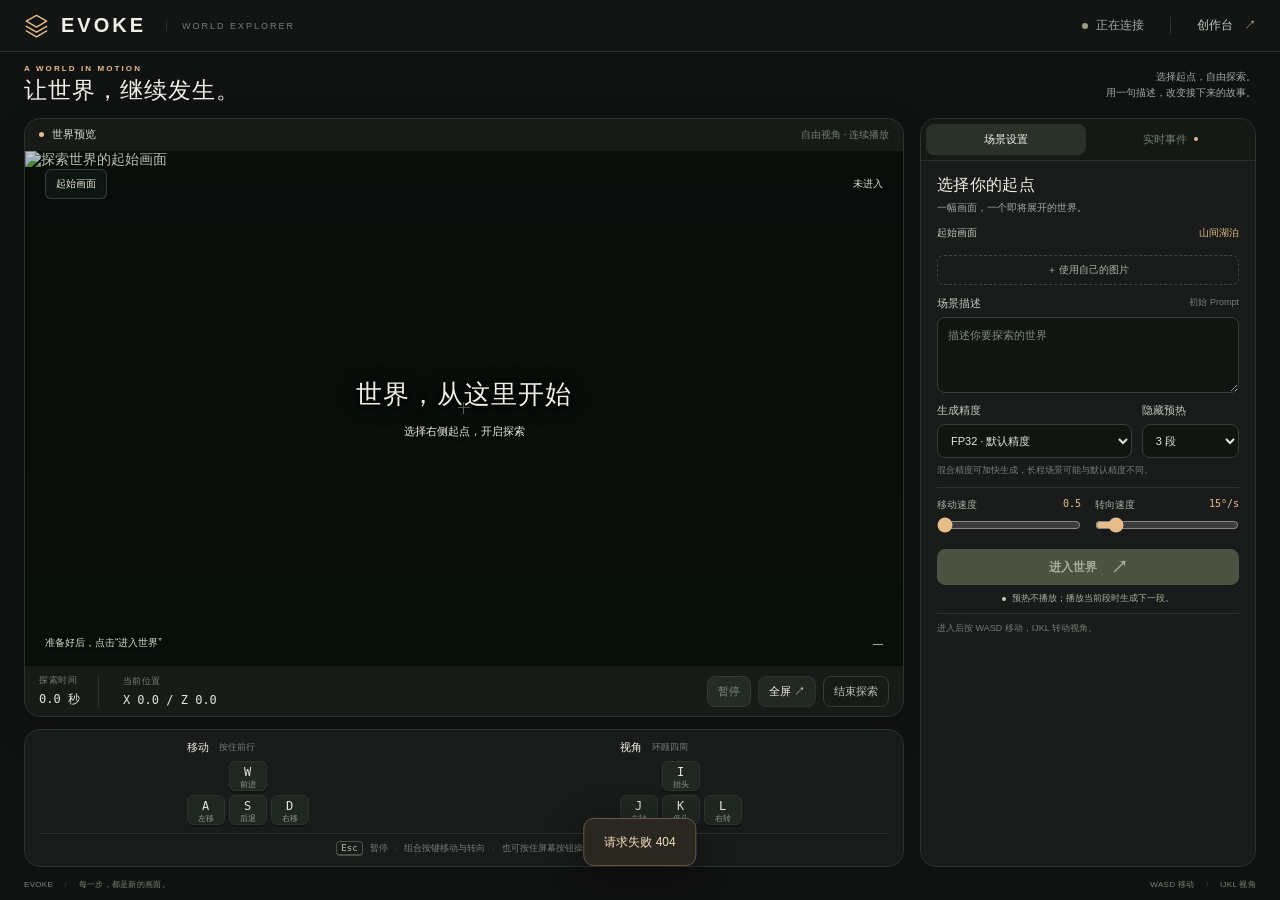
==== InteractiveUI/ui/static/player.html @ 5b02e743 "Add interactive UI and optimized inference" ====
<!doctype html>
<html lang="zh-CN">
<head>
  <meta charset="utf-8">
  <meta name="viewport" content="width=device-width,initial-scale=1">
  <meta name="theme-color" content="#101211">
  <title>EVOKE · 世界探索</title>
  <link rel="stylesheet" href="../static/player.css?v=20260912-sidebar-speed-v1">
</head>
<body>
<header class="site-header">
  <a class="brand" href="../" aria-label="Evoke 首页"><svg viewBox="0 0 32 32" width="30" height="30" aria-hidden="true"><path d="M16 3 29 10.5 16 18 3 10.5Z M3 17l13 7.5L29 17 M3 23l13 7.5L29 23"/></svg><span>EVOKE</span><small>WORLD EXPLORER</small></a>
  <div class="header-actions"><span id="modelStatus" class="service-status" data-state="loading" role="status">正在连接</span><a class="director-link" href="../">创作台 <span aria-hidden="true">↗</span></a></div>
</header>
<main>
  <div class="page-heading"><div><p class="eyebrow">A WORLD IN MOTION</p><h1>让世界，继续发生。</h1></div><p class="page-caption">选择起点，自由探索。<br>用一句描述，改变接下来的故事。</p></div>
  <div class="layout">
    <section class="play-area" aria-label="探索画面与控制">
      <div class="stage">
        <div class="view-heading"><span><i class="live-dot" aria-hidden="true"></i>世界预览</span><span class="view-caption">自由视角 · 连续播放</span></div>
        <div id="viewport" tabindex="0" aria-label="探索画面：WASD移动，IJKL转动视角，Escape暂停">
          <img id="world" src="../api/default-case/reference" alt="探索世界的起始画面">
          <canvas id="playback" width="640" height="384" hidden aria-label="连续播放的探索画面"></canvas>
          <div class="top-hud"><span id="phase" class="badge">起始画面</span><span id="connection">未进入</span></div>
          <div class="crosshair" aria-hidden="true"></div>
          <div id="overlay"><strong>世界，从这里开始</strong><span>选择右侧起点，开启探索</span></div>
          <div class="bottom-hud"><span id="inputStatus">准备好后，点击“进入世界”</span><span id="latency">—</span></div>
        </div>
        <div class="toolbar">
          <div class="world-clock"><span class="metric-label">探索时间</span><b id="worldTime">0.0 秒</b></div>
          <div class="world-position"><span class="metric-label">当前位置</span><b id="position">X 0.0 / Z 0.0</b></div>
          <div class="actions"><button id="pause" disabled>暂停</button><button id="fullscreen" title="全屏查看画面">全屏 ↗</button><button id="stop" class="stop-button" disabled>结束探索</button></div>
        </div>
      </div>
      <div class="controls">
        <div class="control-group"><div class="control-heading"><h3>移动</h3><span>按住前行</span></div><div class="keypad"><button data-key="w" class="top">W<small>前进</small></button><button data-key="a">A<small>左移</small></button><button data-key="s">S<small>后退</small></button><button data-key="d">D<small>右移</small></button></div></div>
        <div class="control-group"><div class="control-heading"><h3>视角</h3><span>环顾四周</span></div><div class="keypad"><button data-key="i" class="top">I<small>抬头</small></button><button data-key="j">J<small>左转</small></button><button data-key="k">K<small>低头</small></button><button data-key="l">L<small>右转</small></button></div></div>
        <p class="help"><kbd>Esc</kbd> 暂停 <span>·</span> 组合按键移动与转向 <span>·</span> 也可按住屏幕按钮操作</p>
      </div>
    </section>
    <aside class="inspector" aria-label="场景与事件">
      <div class="panel-tabs" role="tablist" aria-label="探索设置"><button id="tabSetup" role="tab" aria-selected="true" aria-controls="setup">场景设置</button><button id="tabEvents" role="tab" aria-selected="false" aria-controls="eventPanel" tabindex="-1">实时事件<span class="tab-dot" aria-hidden="true"></span></button></div>
      <section id="setup" class="inspector-panel" role="tabpanel" aria-labelledby="tabSetup">
        <div class="panel-heading"><h2>选择你的起点</h2><p>一幅画面，一个即将展开的世界。</p></div>
        <div class="reference-heading"><span>起始画面</span><span id="selectedReference">山间湖泊</span></div>
        <div id="referenceList" class="reference-list" aria-label="可选参考图"></div>
        <label class="upload-label"><span>＋ 使用自己的图片</span><input id="reference" type="file" accept="image/png,image/jpeg,image/webp" aria-label="上传参考图"></label>
        <label for="prompt" class="field-label">场景描述 <span>初始 Prompt</span></label><textarea id="prompt" rows="4" placeholder="描述你要探索的世界"></textarea>
        <div class="generation-options"><div><label for="vaePrecision" class="field-label precision-label">生成精度</label><select id="vaePrecision" aria-describedby="precisionHint"><option value="fp32" selected>FP32 · 默认精度</option><option value="fp16_mixed">FP16 混合精度 · 更快</option></select></div><div><label for="warmupChunks" class="field-label precision-label">隐藏预热</label><select id="warmupChunks"><option value="0">不预热</option><option value="1">1 段</option><option value="2">2 段</option><option value="3" selected>3 段</option><option value="4">4 段</option><option value="5">5 段</option><option value="6">6 段</option></select></div></div>
        <p id="precisionHint" class="note">混合精度可加快生成，长程场景可能与默认精度不同。</p>
        <div class="sliders camera-settings"><label>移动速度 <output id="speedValue">0.5</output><input id="speed" type="range" min="0.5" max="6" step="0.5" value="0.5"></label><label>转向速度 <output id="lookValue">15°/s</output><input id="lookSpeed" type="range" min="10" max="60" step="5" value="15"></label></div>
        <input id="quality" type="hidden" value="quality"><button id="start" class="primary" disabled>进入世界 <span aria-hidden="true">↗</span></button>
        <p class="buffer-note"><i aria-hidden="true"></i>预热不播放；播放当前段时生成下一段。</p><p id="sceneHint" class="note">进入后按 WASD 移动，IJKL 转动视角。</p>
      </section>
      <section id="eventPanel" class="inspector-panel live-prompt" role="tabpanel" aria-labelledby="tabEvents" hidden>
        <div class="panel-heading"><span class="event-icon" aria-hidden="true">✳</span><h2 id="eventHeading">接下来，会发生什么？</h2><p>给正在展开的世界，加入一点变化。</p></div>
        <label for="eventPrompt" class="field-label">新的事件描述</label><textarea id="eventPrompt" rows="6" maxlength="2000" placeholder="例如：湖面上空绽放红色烟花，水中映出明亮的倒影。" disabled aria-describedby="eventHint eventStatus"></textarea>
        <div class="event-actions"><label for="eventMode" class="field-label">描述方式<select id="eventMode" disabled><option value="event" selected>保留起始场景，切换事件</option><option value="replace">替换完整描述</option></select></label><button id="submitPrompt" class="primary" disabled>提交事件 →</button></div>
        <p id="eventStatus" role="status" aria-live="polite">进入世界后可提交实时事件。</p>
        <div class="event-explainer"><span class="eyebrow">让变化自然发生</span><p id="eventHint">新描述用于后续画面，已准备的片段会继续播放。保留场景时，新事件替换上一次事件；暂停时也可提交，恢复后采用。</p></div>
      </section>
    </aside>
  </div>
  <footer class="page-footer"><span>EVOKE <span class="footer-divider">/</span> 每一步，都是新的画面。</span><span>WASD 移动 <span class="footer-divider">/</span> IJKL 视角</span></footer>
  <p id="notice" role="status" aria-live="polite"></p>
</main>
<script type="module" src="../static/player.js?v=20260912-sidebar-speed-v1"></script>
</body>
</html>
---- InteractiveUI/ui/static/player.css ----
:root{color-scheme:dark;--bg:#101211;--panel:#181b19;--field:#111512;--line:#2c322e;--text:#f0f0e9;--muted:#a0aaa2;--subtle:#737f76;--accent:#e6bc8b;--accent-hover:#f3cda1;--green:#b7d6ab;--radius:16px}
*{box-sizing:border-box}
body{margin:0;background:var(--bg);color:var(--text);font:14px -apple-system,BlinkMacSystemFont,"Segoe UI","PingFang SC","Microsoft YaHei",sans-serif;-webkit-font-smoothing:antialiased}
a{color:inherit;text-decoration:none}button,input,textarea,select{font:inherit}button{cursor:pointer;border:1px solid var(--line);border-radius:8px;background:#222824;color:var(--text);padding:10px 14px;transition:background .15s,border-color .15s,color .15s}button:hover:enabled{background:#303a32;border-color:#586150}button:disabled{cursor:not-allowed;color:#7d897f;background:#242b25;border-color:#333d34}button:focus-visible,a:focus-visible,summary:focus-visible{outline:2px solid var(--accent);outline-offset:4px}input:focus-visible,textarea:focus-visible,select:focus-visible{outline:0;border-color:var(--accent);box-shadow:0 0 0 3px #e6bc8b12}[hidden]{display:none!important}
.site-header{height:72px;border-bottom:1px solid #292f2a;display:flex;justify-content:space-between;align-items:center;padding:0 40px;background:#121513}
.brand{display:flex;align-items:center;gap:12px}.brand svg{fill:none;stroke:var(--accent);stroke-width:1.8;stroke-linecap:round;stroke-linejoin:round}.brand>span{font-size:23px;letter-spacing:3px;font-weight:700}.brand small{font-size:9px;letter-spacing:2px;color:var(--subtle);padding-left:20px;margin-left:8px;border-left:1px solid var(--line)}
.header-actions{display:flex;align-items:center;gap:26px}.service-status{display:inline-flex;align-items:center;gap:8px;font-size:12px;color:var(--muted)}.service-status:before{content:"";width:6px;height:6px;border-radius:50%;background:#9b9b80}.service-status[data-state=ready]:before{background:var(--green)}.service-status[data-state=active]:before{background:var(--accent);box-shadow:0 0 0 4px #e6bc8b12}.service-status[data-state=error]:before{background:#d99a85}.director-link{font-size:12px;color:#c0c7be;border-left:1px solid var(--line);padding-left:26px}.director-link span{margin-left:8px;color:var(--accent)}
main{max-width:1480px;margin:auto;padding:30px 40px 20px}.page-heading{display:flex;align-items:center;justify-content:space-between;gap:24px;margin-bottom:24px}.eyebrow{font-size:9px;letter-spacing:2.1px;color:var(--accent);margin:0 0 10px;font-weight:600}.page-heading h1{font-size:27px;letter-spacing:1px;line-height:1.4;font-weight:500;margin:0}.page-caption{font-size:12px;line-height:1.8;color:var(--muted);margin:0;text-align:right}
.layout{display:grid;grid-template-columns:minmax(0,1fr) 336px;gap:24px;align-items:start}.play-area{min-width:0}.stage{border:1px solid var(--line);border-radius:var(--radius);overflow:hidden;background:#161b17;box-shadow:0 14px 40px #00000020}.view-heading{height:43px;display:flex;align-items:center;justify-content:space-between;padding:0 18px;color:#d4ddd3;font-size:11px}.view-heading>span:first-child{display:flex;align-items:center;gap:8px}.live-dot{width:5px;height:5px;border-radius:50%;background:var(--accent)}.view-caption{color:var(--subtle);font-size:10px}
#viewport{position:relative;width:100%;aspect-ratio:5/3;overflow:hidden;background:#090d0a;outline:0}#viewport:focus-visible{box-shadow:inset 0 0 0 2px var(--accent)}#viewport:fullscreen{width:100vw;height:100vh;aspect-ratio:auto}#world,#playback{position:absolute;inset:0;width:100%;height:100%;object-fit:contain;display:block}#viewport:after{content:"";position:absolute;inset:0;pointer-events:none;background:linear-gradient(180deg,#07100b30,transparent 20%,transparent 78%,#07100b90);z-index:1}.top-hud,.bottom-hud{position:absolute;left:20px;right:20px;display:flex;align-items:center;justify-content:space-between;pointer-events:none;gap:12px;z-index:3;text-shadow:0 1px 5px #000}.top-hud{top:18px}.bottom-hud{bottom:16px;font-size:10px;color:#d7e0d7}.top-hud>span:last-child{font-size:10px;color:#e0e5dc}.badge{padding:7px 10px;border:1px solid #ffffff28;border-radius:6px;background:#101c16bb;font-size:10px;color:#edeedc}
#overlay{position:absolute;inset:0;display:flex;align-items:center;justify-content:center;flex-direction:column;gap:12px;pointer-events:none;z-index:2;background:linear-gradient(0deg,#05130a35,#05130a0d);text-align:center;padding:24px}#overlay strong{font-size:clamp(18px,2vw,27px);font-weight:500;letter-spacing:1px;text-shadow:0 2px 20px #000,0 1px 4px #000}#overlay span{font-size:11px;color:#f0eee7;text-shadow:0 1px 5px #000}.crosshair{position:absolute;left:50%;top:50%;width:12px;height:12px;transform:translate(-50%,-50%);opacity:.45;pointer-events:none;z-index:2}.crosshair:before,.crosshair:after{position:absolute;content:"";background:#fff}.crosshair:before{height:12px;width:1px;left:5px}.crosshair:after{height:1px;width:12px;top:5px}
.toolbar{min-height:68px;display:flex;align-items:center;gap:26px;padding:12px 18px}.metric-label{display:block;font-size:9px;letter-spacing:.5px;color:var(--subtle);margin-bottom:5px}.toolbar b{font:12px ui-monospace,SFMono-Regular,Consolas,monospace;font-weight:400;color:#e0e6db}.world-position{padding-left:24px;border-left:1px solid var(--line)}.actions{display:flex;gap:7px;margin-left:auto}.actions button{font-size:11px;padding:9px 11px}.actions .stop-button{background:transparent;color:#b9c2b8}.actions .stop-button:hover:enabled{color:#f0cab0;background:#392c25;border-color:#654c39}
.controls{display:grid;grid-template-columns:140px 140px minmax(0,1fr);gap:14px 24px;margin-top:18px;padding:18px 20px 12px;border:1px solid var(--line);border-radius:var(--radius);background:var(--panel)}.control-heading{display:flex;align-items:center;gap:10px;margin-bottom:10px}.control-heading h3{font-size:11px;font-weight:500;margin:0}.control-heading>span{font-size:9px;color:var(--subtle)}.keypad{display:grid;grid-template-columns:repeat(3,38px);gap:5px}.keypad button{height:34px;padding:3px 0;border-radius:6px;background:#202721;box-shadow:0 2px 0 #0f1511;touch-action:none;user-select:none;font:12px ui-monospace,monospace;color:#dee4d8}.keypad .top{grid-column:2}.keypad button:nth-child(2){grid-column:1}.keypad small{display:block;font:8px sans-serif;color:#8f9c8f;line-height:11px}.keypad button.active{background:var(--accent);border-color:var(--accent);color:#302419;box-shadow:0 2px 0 #8a633e}.keypad button.active small{color:#65513e}.sliders{min-width:0;padding:0 0 0 22px;border-left:1px solid var(--line);align-self:center}.sliders label{font-size:10px;color:#a7b3a5;display:block;margin-bottom:14px}.sliders label:last-child{margin-bottom:0}.sliders output{float:right;color:var(--accent);font:10px ui-monospace,monospace}input[type=range]{width:100%;accent-color:var(--accent);display:block;margin:9px 0 0;height:12px}.help{grid-column:1/-1;margin:0;padding-top:11px;border-top:1px solid var(--line);font-size:9px;color:var(--subtle);display:flex;gap:7px;align-items:center;flex-wrap:wrap}.help span{color:#485249}kbd{border:1px solid #465043;border-bottom-width:2px;border-radius:4px;padding:1px 4px;font:9px ui-monospace,monospace;color:#b6c0b1}
.inspector{min-width:0;border:1px solid var(--line);border-radius:var(--radius);background:var(--panel);overflow:hidden}.panel-tabs{display:grid;grid-template-columns:1fr 1fr;border-bottom:1px solid var(--line);padding:7px;gap:5px;background:#141915}.panel-tabs button{background:transparent;border:0;font-size:12px;color:var(--subtle);border-radius:8px;padding:12px 4px}.panel-tabs button[aria-selected=true]{background:#293129;color:var(--text)}.panel-tabs button:hover{color:var(--text)}.tab-dot{display:inline-block;width:4px;height:4px;border-radius:50%;background:var(--accent);margin:0 0 2px 7px}.inspector-panel{padding:22px}.panel-heading{margin-bottom:22px}.panel-heading h2{font-size:18px;line-height:1.5;font-weight:500;letter-spacing:.3px;margin:0 0 6px}.panel-heading p{font-size:11px;line-height:1.8;color:var(--muted);margin:0}.field-label{display:block;font-size:11px;color:#c1cabe;margin:17px 0 8px}.field-label>span{float:right;font-size:9px;color:var(--subtle)}textarea,select{display:block;width:100%;min-width:0;border:1px solid #354034;border-radius:8px;background:var(--field);color:#e1e8dc;padding:11px 12px;font-size:12px;line-height:1.7;transition:border-color .15s}textarea{height:114px;resize:vertical;min-height:85px;max-height:240px}textarea::placeholder{color:#7f8d80}textarea:disabled,select:disabled{color:#889587;border-color:#2c352b;cursor:not-allowed;opacity:.85}select{height:41px;padding:8px 10px}.reference-heading{display:flex;justify-content:space-between;gap:8px;font-size:10px;color:#bfc9bc;margin-bottom:10px}.reference-heading>span:last-child{color:var(--accent);max-width:65%;overflow:hidden;text-overflow:ellipsis;white-space:nowrap}.reference-list{display:grid;grid-template-columns:repeat(2,minmax(0,1fr));gap:9px}.reference-option{position:relative;text-align:left;min-width:0;padding:0;overflow:hidden;background:#101812;border:1px solid #344032;border-radius:8px;line-height:0}.reference-option img{width:100%;height:63px;object-fit:cover;display:block;opacity:.82;transition:opacity .15s}.reference-option span{display:block;padding:8px 9px;font-size:10px;line-height:1.2;color:#a8b5a5}.reference-option.selected{border-color:var(--accent);box-shadow:0 0 0 1px #e6bc8b25}.reference-option.selected img,.reference-option:hover:enabled img{opacity:1}.reference-option.selected span{color:#edd8bd}.reference-option.selected:after{content:"✓";position:absolute;right:6px;top:6px;width:16px;height:16px;line-height:16px;border-radius:50%;text-align:center;background:var(--accent);color:#332719;font-size:10px}.reference-option:disabled{opacity:.7}.reference-option.selected:disabled{opacity:1}.upload-label{display:flex;align-items:center;justify-content:center;position:relative;margin-top:10px;padding:10px;border:1px dashed #3b4839;border-radius:7px;color:#afbaaa;font-size:10px;cursor:pointer}.upload-label:hover{border-color:var(--accent);color:var(--accent)}.upload-label:focus-within{outline:2px solid var(--accent);outline-offset:3px}.upload-label input{position:absolute;inset:0;width:100%;height:100%;opacity:0;cursor:pointer}.upload-label:has(input:disabled){opacity:.5;cursor:not-allowed}.upload-label input:disabled{cursor:not-allowed}.note{font-size:10px;line-height:1.8;color:var(--subtle);margin:8px 0 0}.precision-label{margin-top:16px}#precisionHint{font-size:9px;line-height:1.7;margin:7px 0 18px}.primary{display:flex;align-items:center;justify-content:center;gap:14px;width:100%;height:44px;background:var(--accent);border-color:var(--accent);color:#2c241a;font-size:13px;font-weight:600}.primary:hover:enabled{background:var(--accent-hover);border-color:var(--accent-hover)}.primary:disabled{background:#4c5141;border-color:#4c5141;color:#a7ad99}#start span{font-size:17px}.buffer-note{display:flex;align-items:center;justify-content:center;gap:6px;color:#a6b29f;font-size:9px;margin:11px 0 0}.buffer-note i{display:inline-block;width:4px;height:4px;border-radius:50%;background:var(--green)}#sceneHint{margin-top:13px;padding-top:12px;border-top:1px solid var(--line);font-size:9px}
.event-icon{display:inline-flex;align-items:center;justify-content:center;width:40px;height:40px;background:#e6bc8b0f;border:1px solid #e6bc8b28;border-radius:12px;font-size:27px;color:var(--accent);margin-bottom:18px}.live-prompt .panel-heading{margin-bottom:26px}.live-prompt .panel-heading h2{font-size:18px}#eventPrompt{height:172px;min-height:130px;max-height:330px;line-height:1.9}.event-actions .field-label{margin:18px 0 16px}.event-actions select{margin-top:9px}.event-actions .primary{margin-top:16px}#eventStatus{font-size:11px;line-height:1.8;color:var(--green);min-height:20px;margin:16px 0;overflow-wrap:anywhere}#eventStatus[data-error=true]{color:#f0b9a0}.event-explainer{padding-top:24px;margin-top:25px;border-top:1px solid var(--line)}.event-explainer .eyebrow{color:#bbb69f;font-size:9px;letter-spacing:1px}.event-explainer p{font-size:11px;line-height:1.9;color:var(--muted);margin:9px 0 0}
.page-footer{display:flex;justify-content:space-between;gap:20px;margin-top:24px;color:#798577;font-size:9px;letter-spacing:.3px}.footer-divider{margin:0 9px;color:#3b4a39}#notice{position:fixed;bottom:22px;left:50%;transform:translateX(-50%);padding:13px 20px;border:1px solid #655840;border-radius:10px;background:#29271f;color:#f1debd;box-shadow:0 8px 35px #0007;font-size:12px;line-height:1.7;max-width:min(540px,90vw);z-index:20}#notice:empty{display:none}
@media(min-width:1600px){main{padding-top:40px}.page-heading{margin-bottom:30px}}
@media(max-width:1200px){main{padding:26px 24px 20px}.site-header{padding:0 24px}.layout{grid-template-columns:minmax(0,1fr) 310px;gap:20px}.inspector-panel{padding:19px}.controls{grid-template-columns:123px 123px minmax(0,1fr);gap:12px;padding:16px 15px 11px}.sliders{padding-left:14px}.control-heading{gap:6px}.toolbar{gap:16px;padding:12px 14px}.world-position{padding-left:15px}.actions{gap:5px}.actions button{padding:8px 9px}}
@media(max-width:1000px){.brand small{display:none}.layout{grid-template-columns:minmax(0,1fr) 286px;gap:16px}.inspector-panel{padding:17px}.world-position{display:none}.controls{grid-template-columns:123px 123px;justify-content:space-around}.sliders{grid-column:1/-1;display:grid;grid-template-columns:1fr 1fr;gap:18px;border-left:0;border-top:1px solid var(--line);padding:12px 0 0}.sliders label{margin:0}.help{font-size:9px}.page-caption{font-size:11px}.page-heading h1{font-size:24px}.reference-option img{height:57px}}
@media(max-width:760px){.site-header{height:62px;padding:0 18px}.brand{gap:8px}.brand svg{width:24px;height:24px}.brand>span{font-size:19px}.header-actions{gap:15px}.director-link{padding-left:15px;font-size:11px}.service-status{font-size:10px}main{padding:24px 18px 18px}.page-heading{margin-bottom:20px}.page-heading h1{font-size:23px}.page-caption{display:none}.eyebrow{font-size:8px}.layout{grid-template-columns:1fr;gap:18px}.play-area{display:contents}.stage{grid-row:1}.inspector{grid-row:3}.controls{grid-row:2;grid-template-columns:140px 140px minmax(0,1fr);gap:14px;margin-top:0;justify-content:normal}.sliders{grid-column:auto;display:block;border-top:0;border-left:1px solid var(--line);padding:0 0 0 14px}.sliders label{margin-bottom:14px}.inspector-panel{padding:22px}.reference-list{grid-template-columns:repeat(4,minmax(0,1fr))}.reference-option img{height:66px}.reference-option span{padding:8px 6px;font-size:9px}.panel-heading{margin-bottom:17px}.page-footer{margin-top:20px}.page-footer>span:last-child{display:none}.top-hud,.bottom-hud{left:14px;right:14px}.top-hud{top:13px}.bottom-hud{bottom:12px}.view-heading{height:37px;padding:0 14px}.toolbar{min-height:64px}.event-icon{display:none}.live-prompt .panel-heading{margin-bottom:20px}#eventPrompt{height:135px}.event-explainer{margin-top:18px;padding-top:18px}}
@media(max-width:540px){.controls{grid-template-columns:123px 123px;justify-content:space-around;gap:14px 20px}.sliders{grid-column:1/-1;display:grid;grid-template-columns:1fr 1fr;gap:20px;border-left:0;border-top:1px solid var(--line);padding:14px 0 0}.sliders label{margin:0}.actions button{padding:8px;font-size:10px}.actions{gap:5px}.toolbar{gap:8px;padding:12px}.toolbar b{font-size:11px}.metric-label{font-size:8px}.view-caption{font-size:9px}.bottom-hud>span:last-child{display:none}#overlay{gap:9px;padding:14px}#overlay span{font-size:9px}#overlay strong{font-size:18px}.brand>span{letter-spacing:2px}.director-link{display:none}.reference-list{gap:7px}.reference-option img{height:52px}.reference-option span{font-size:8px;padding:7px 3px;text-align:center}.reference-option.selected:after{right:4px;top:4px;width:13px;height:13px;line-height:13px;font-size:8px}.inspector-panel{padding:18px}.panel-tabs button{padding:11px 4px}.page-heading h1{font-size:22px}.help{gap:5px}}

@media(min-width:1001px){
  .site-header{height:52px;padding:0 24px}.brand svg{width:25px;height:25px}.brand>span{font-size:20px}.brand small{padding-left:15px}
  main{max-width:1760px;height:calc(100vh - 52px);height:calc(100dvh - 52px);min-height:570px;padding:12px 24px 10px;display:flex;flex-direction:column;gap:12px}
  .page-heading{flex-shrink:0;margin:0;gap:16px}.page-heading .eyebrow{font-size:8px;margin-bottom:3px}.page-heading h1{font-size:23px;line-height:1.3}.page-caption{font-size:10px;line-height:1.6}
  .layout{flex:1;min-height:0;grid-template-columns:minmax(0,1fr) 336px;gap:16px;align-items:stretch}
  .play-area{min-height:0;display:flex;flex-direction:column;gap:12px}.stage{min-height:250px;flex:1;display:flex;flex-direction:column}.view-heading{height:32px;flex-shrink:0;padding:0 14px}
  #viewport{flex:1;min-height:0;aspect-ratio:auto}#viewport:fullscreen{flex:none}
  .toolbar{flex-shrink:0;min-height:50px;padding:8px 14px;gap:18px}.metric-label{margin-bottom:3px}.actions button{padding:7px 10px}
  .controls{flex-shrink:0;grid-template-columns:128px 128px minmax(0,1fr);gap:8px 18px;margin:0;padding:10px 15px}.control-heading{margin-bottom:6px}.keypad{gap:4px}.keypad button{height:30px}.help{padding-top:7px}.sliders{padding-left:18px}.sliders label{margin-bottom:10px}input[type=range]{margin-top:6px}
  .inspector{min-height:0;overflow:auto;scrollbar-width:thin}.panel-tabs{padding:5px;gap:4px}.panel-tabs button{padding:8px 4px;font-size:11px}.inspector-panel{padding:12px 16px}
  .panel-heading{margin-bottom:10px}.panel-heading h2{font-size:16px;margin-bottom:3px}.panel-heading p{font-size:10px;line-height:1.6}
  .reference-heading{margin-bottom:7px}.reference-list{grid-template-columns:repeat(4,minmax(0,1fr));gap:6px}.reference-option img{height:42px}.reference-option span{font-size:9px;padding:6px 2px;text-align:center}.reference-option.selected:after{right:3px;top:3px;width:13px;height:13px;line-height:13px;font-size:8px}
  .upload-label{margin-top:8px;padding:7px}.field-label{margin:11px 0 6px}.precision-label{margin-top:10px}textarea{height:76px;min-height:54px;max-height:160px;padding:8px 10px;font-size:11px;line-height:1.65}select{height:34px;padding:5px 9px;font-size:11px}
  #precisionHint{margin:5px 0 10px;font-size:9px;line-height:1.6}.primary{height:36px;font-size:12px}.buffer-note{margin-top:7px}#sceneHint{margin-top:8px;padding-top:7px;line-height:1.6}
  .event-icon{width:28px;height:28px;border-radius:8px;font-size:20px;margin-bottom:8px}.live-prompt .panel-heading{margin-bottom:14px}.live-prompt .panel-heading h2{font-size:16px}#eventPrompt{height:clamp(110px,20vh,210px);min-height:90px;max-height:240px}.event-actions .field-label{margin:12px 0}.event-actions select{margin-top:6px}.event-actions .primary{margin-top:10px}#eventStatus{margin:10px 0;font-size:10px}.event-explainer{margin-top:14px;padding-top:12px}.event-explainer p{font-size:10px;line-height:1.7;margin-top:6px}
  .page-footer{flex-shrink:0;margin:0;font-size:8px}
}
@media(min-width:1001px) and (max-height:760px){
  .inspector-panel{padding:10px 14px}.panel-heading{margin-bottom:8px}.reference-option img{height:36px}.field-label{margin-top:9px}textarea{height:62px}.upload-label{padding:6px}#sceneHint{margin-top:6px;padding-top:5px}
}
@media(min-width:1001px) and (max-height:700px){
  main{gap:8px;padding-top:8px;padding-bottom:8px}.page-heading>div{display:flex;align-items:center;gap:14px}.page-heading .eyebrow{margin:0}.page-heading h1{font-size:21px}.page-caption{line-height:1.4}
  .play-area{gap:8px}.controls{padding:8px 14px;gap:6px 18px}.control-heading{margin-bottom:4px}.keypad button{height:28px}.help{padding-top:5px}
  .inspector-panel{padding:8px 14px}.panel-heading p{line-height:1.4}.panel-heading{margin-bottom:6px}.reference-option img{height:30px}.reference-option span{padding:4px 2px}.upload-label{margin-top:6px}.field-label{margin:7px 0 5px}textarea{height:56px}#precisionHint{margin-bottom:7px}.event-icon{margin-bottom:5px}.live-prompt .panel-heading{margin-bottom:8px}.event-explainer{margin-top:10px;padding-top:8px}
}
@media(prefers-reduced-motion:reduce){*{transition:none!important;scroll-behavior:auto!important}}

.generation-options{display:grid;grid-template-columns:minmax(0,2fr) minmax(80px,1fr);gap:10px}.generation-options select{width:100%}

.controls{grid-template-columns:repeat(2,minmax(0,1fr));justify-items:center}.controls .help{justify-self:stretch;justify-content:center}.camera-settings{display:grid;grid-template-columns:1fr 1fr;gap:14px;grid-column:auto;align-self:auto;border-left:0;border-top:1px solid var(--line);padding:10px 0;margin:0 0 8px}.camera-settings label{margin:0}.camera-settings input{margin-top:7px}@media(min-width:1001px) and (max-height:760px){.camera-settings{padding:8px 0;margin-bottom:5px}.camera-settings label{font-size:9px}.camera-settings input{margin-top:5px}}

@media(min-width:1001px) and (max-height:700px){.camera-settings{padding-bottom:6px;margin-bottom:3px}}
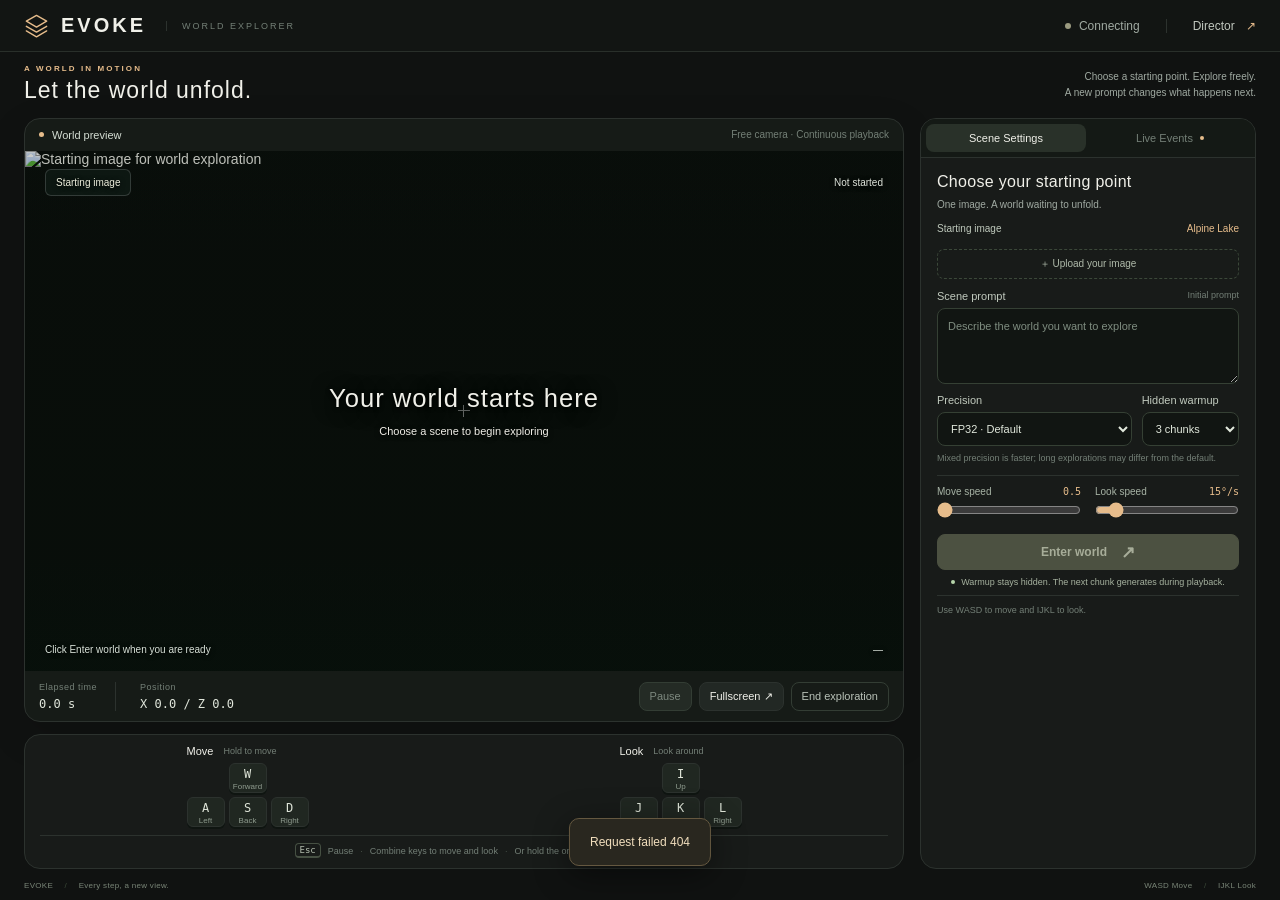
==== commit 84f53de7: "Translate interactive UI to English and refresh previews" ====
--- a/InteractiveUI/ui/static/player.html
+++ b/InteractiveUI/ui/static/player.html
@@ -1,69 +1,69 @@
 <!doctype html>
-<html lang="zh-CN">
+<html lang="en">
 <head>
   <meta charset="utf-8">
   <meta name="viewport" content="width=device-width,initial-scale=1">
   <meta name="theme-color" content="#101211">
-  <title>EVOKE · 世界探索</title>
-  <link rel="stylesheet" href="../static/player.css?v=20260912-sidebar-speed-v1">
+  <title>EVOKE · World Explorer</title>
+  <link rel="stylesheet" href="../static/player.css?v=20260912-english-v1">
 </head>
 <body>
 <header class="site-header">
-  <a class="brand" href="../" aria-label="Evoke 首页"><svg viewBox="0 0 32 32" width="30" height="30" aria-hidden="true"><path d="M16 3 29 10.5 16 18 3 10.5Z M3 17l13 7.5L29 17 M3 23l13 7.5L29 23"/></svg><span>EVOKE</span><small>WORLD EXPLORER</small></a>
-  <div class="header-actions"><span id="modelStatus" class="service-status" data-state="loading" role="status">正在连接</span><a class="director-link" href="../">创作台 <span aria-hidden="true">↗</span></a></div>
+  <a class="brand" href="../" aria-label="Evoke home"><svg viewBox="0 0 32 32" width="30" height="30" aria-hidden="true"><path d="M16 3 29 10.5 16 18 3 10.5Z M3 17l13 7.5L29 17 M3 23l13 7.5L29 23"/></svg><span>EVOKE</span><small>WORLD EXPLORER</small></a>
+  <div class="header-actions"><span id="modelStatus" class="service-status" data-state="loading" role="status">Connecting</span><a class="director-link" href="../">Director <span aria-hidden="true">↗</span></a></div>
 </header>
 <main>
-  <div class="page-heading"><div><p class="eyebrow">A WORLD IN MOTION</p><h1>让世界，继续发生。</h1></div><p class="page-caption">选择起点，自由探索。<br>用一句描述，改变接下来的故事。</p></div>
+  <div class="page-heading"><div><p class="eyebrow">A WORLD IN MOTION</p><h1>Let the world unfold.</h1></div><p class="page-caption">Choose a starting point. Explore freely.<br>A new prompt changes what happens next.</p></div>
   <div class="layout">
-    <section class="play-area" aria-label="探索画面与控制">
+    <section class="play-area" aria-label="World view and controls">
       <div class="stage">
-        <div class="view-heading"><span><i class="live-dot" aria-hidden="true"></i>世界预览</span><span class="view-caption">自由视角 · 连续播放</span></div>
-        <div id="viewport" tabindex="0" aria-label="探索画面：WASD移动，IJKL转动视角，Escape暂停">
-          <img id="world" src="../api/default-case/reference" alt="探索世界的起始画面">
-          <canvas id="playback" width="640" height="384" hidden aria-label="连续播放的探索画面"></canvas>
-          <div class="top-hud"><span id="phase" class="badge">起始画面</span><span id="connection">未进入</span></div>
+        <div class="view-heading"><span><i class="live-dot" aria-hidden="true"></i>World preview</span><span class="view-caption">Free camera · Continuous playback</span></div>
+        <div id="viewport" tabindex="0" aria-label="World view: WASD to move, IJKL to look, Escape to pause">
+          <img id="world" src="../api/default-case/reference" alt="Starting image for world exploration">
+          <canvas id="playback" width="640" height="384" hidden aria-label="Continuous world playback"></canvas>
+          <div class="top-hud"><span id="phase" class="badge">Starting image</span><span id="connection">Not started</span></div>
           <div class="crosshair" aria-hidden="true"></div>
-          <div id="overlay"><strong>世界，从这里开始</strong><span>选择右侧起点，开启探索</span></div>
-          <div class="bottom-hud"><span id="inputStatus">准备好后，点击“进入世界”</span><span id="latency">—</span></div>
+          <div id="overlay"><strong>Your world starts here</strong><span>Choose a scene to begin exploring</span></div>
+          <div class="bottom-hud"><span id="inputStatus">Click Enter world when you are ready</span><span id="latency">—</span></div>
         </div>
         <div class="toolbar">
-          <div class="world-clock"><span class="metric-label">探索时间</span><b id="worldTime">0.0 秒</b></div>
-          <div class="world-position"><span class="metric-label">当前位置</span><b id="position">X 0.0 / Z 0.0</b></div>
-          <div class="actions"><button id="pause" disabled>暂停</button><button id="fullscreen" title="全屏查看画面">全屏 ↗</button><button id="stop" class="stop-button" disabled>结束探索</button></div>
+          <div class="world-clock"><span class="metric-label">Elapsed time</span><b id="worldTime">0.0 s</b></div>
+          <div class="world-position"><span class="metric-label">Position</span><b id="position">X 0.0 / Z 0.0</b></div>
+          <div class="actions"><button id="pause" disabled>Pause</button><button id="fullscreen" title="View fullscreen">Fullscreen ↗</button><button id="stop" class="stop-button" disabled>End exploration</button></div>
         </div>
       </div>
       <div class="controls">
-        <div class="control-group"><div class="control-heading"><h3>移动</h3><span>按住前行</span></div><div class="keypad"><button data-key="w" class="top">W<small>前进</small></button><button data-key="a">A<small>左移</small></button><button data-key="s">S<small>后退</small></button><button data-key="d">D<small>右移</small></button></div></div>
-        <div class="control-group"><div class="control-heading"><h3>视角</h3><span>环顾四周</span></div><div class="keypad"><button data-key="i" class="top">I<small>抬头</small></button><button data-key="j">J<small>左转</small></button><button data-key="k">K<small>低头</small></button><button data-key="l">L<small>右转</small></button></div></div>
-        <p class="help"><kbd>Esc</kbd> 暂停 <span>·</span> 组合按键移动与转向 <span>·</span> 也可按住屏幕按钮操作</p>
+        <div class="control-group"><div class="control-heading"><h3>Move</h3><span>Hold to move</span></div><div class="keypad"><button data-key="w" class="top">W<small>Forward</small></button><button data-key="a">A<small>Left</small></button><button data-key="s">S<small>Back</small></button><button data-key="d">D<small>Right</small></button></div></div>
+        <div class="control-group"><div class="control-heading"><h3>Look</h3><span>Look around</span></div><div class="keypad"><button data-key="i" class="top">I<small>Up</small></button><button data-key="j">J<small>Left</small></button><button data-key="k">K<small>Down</small></button><button data-key="l">L<small>Right</small></button></div></div>
+        <p class="help"><kbd>Esc</kbd> Pause <span>·</span> Combine keys to move and look <span>·</span> Or hold the on-screen buttons</p>
       </div>
     </section>
-    <aside class="inspector" aria-label="场景与事件">
-      <div class="panel-tabs" role="tablist" aria-label="探索设置"><button id="tabSetup" role="tab" aria-selected="true" aria-controls="setup">场景设置</button><button id="tabEvents" role="tab" aria-selected="false" aria-controls="eventPanel" tabindex="-1">实时事件<span class="tab-dot" aria-hidden="true"></span></button></div>
+    <aside class="inspector" aria-label="Scenes and events">
+      <div class="panel-tabs" role="tablist" aria-label="Exploration settings"><button id="tabSetup" role="tab" aria-selected="true" aria-controls="setup">Scene Settings</button><button id="tabEvents" role="tab" aria-selected="false" aria-controls="eventPanel" tabindex="-1">Live Events<span class="tab-dot" aria-hidden="true"></span></button></div>
       <section id="setup" class="inspector-panel" role="tabpanel" aria-labelledby="tabSetup">
-        <div class="panel-heading"><h2>选择你的起点</h2><p>一幅画面，一个即将展开的世界。</p></div>
-        <div class="reference-heading"><span>起始画面</span><span id="selectedReference">山间湖泊</span></div>
-        <div id="referenceList" class="reference-list" aria-label="可选参考图"></div>
-        <label class="upload-label"><span>＋ 使用自己的图片</span><input id="reference" type="file" accept="image/png,image/jpeg,image/webp" aria-label="上传参考图"></label>
-        <label for="prompt" class="field-label">场景描述 <span>初始 Prompt</span></label><textarea id="prompt" rows="4" placeholder="描述你要探索的世界"></textarea>
-        <div class="generation-options"><div><label for="vaePrecision" class="field-label precision-label">生成精度</label><select id="vaePrecision" aria-describedby="precisionHint"><option value="fp32" selected>FP32 · 默认精度</option><option value="fp16_mixed">FP16 混合精度 · 更快</option></select></div><div><label for="warmupChunks" class="field-label precision-label">隐藏预热</label><select id="warmupChunks"><option value="0">不预热</option><option value="1">1 段</option><option value="2">2 段</option><option value="3" selected>3 段</option><option value="4">4 段</option><option value="5">5 段</option><option value="6">6 段</option></select></div></div>
-        <p id="precisionHint" class="note">混合精度可加快生成，长程场景可能与默认精度不同。</p>
-        <div class="sliders camera-settings"><label>移动速度 <output id="speedValue">0.5</output><input id="speed" type="range" min="0.5" max="6" step="0.5" value="0.5"></label><label>转向速度 <output id="lookValue">15°/s</output><input id="lookSpeed" type="range" min="10" max="60" step="5" value="15"></label></div>
-        <input id="quality" type="hidden" value="quality"><button id="start" class="primary" disabled>进入世界 <span aria-hidden="true">↗</span></button>
-        <p class="buffer-note"><i aria-hidden="true"></i>预热不播放；播放当前段时生成下一段。</p><p id="sceneHint" class="note">进入后按 WASD 移动，IJKL 转动视角。</p>
+        <div class="panel-heading"><h2>Choose your starting point</h2><p>One image. A world waiting to unfold.</p></div>
+        <div class="reference-heading"><span>Starting image</span><span id="selectedReference">Alpine Lake</span></div>
+        <div id="referenceList" class="reference-list" aria-label="Available reference images"></div>
+        <label class="upload-label"><span>＋ Upload your image</span><input id="reference" type="file" accept="image/png,image/jpeg,image/webp" aria-label="Upload a reference image"></label>
+        <label for="prompt" class="field-label">Scene prompt <span>Initial prompt</span></label><textarea id="prompt" rows="4" placeholder="Describe the world you want to explore"></textarea>
+        <div class="generation-options"><div><label for="vaePrecision" class="field-label precision-label">Precision</label><select id="vaePrecision" aria-describedby="precisionHint"><option value="fp32" selected>FP32 · Default</option><option value="fp16_mixed">FP16 mixed · Faster</option></select></div><div><label for="warmupChunks" class="field-label precision-label">Hidden warmup</label><select id="warmupChunks"><option value="0">Off</option><option value="1">1 chunk</option><option value="2">2 chunks</option><option value="3" selected>3 chunks</option><option value="4">4 chunks</option><option value="5">5 chunks</option><option value="6">6 chunks</option></select></div></div>
+        <p id="precisionHint" class="note">Mixed precision is faster; long explorations may differ from the default.</p>
+        <div class="sliders camera-settings"><label>Move speed <output id="speedValue">0.5</output><input id="speed" type="range" min="0.5" max="6" step="0.5" value="0.5"></label><label>Look speed <output id="lookValue">15°/s</output><input id="lookSpeed" type="range" min="10" max="60" step="5" value="15"></label></div>
+        <input id="quality" type="hidden" value="quality"><button id="start" class="primary" disabled>Enter world <span aria-hidden="true">↗</span></button>
+        <p class="buffer-note"><i aria-hidden="true"></i>Warmup stays hidden. The next chunk generates during playback.</p><p id="sceneHint" class="note">Use WASD to move and IJKL to look.</p>
       </section>
       <section id="eventPanel" class="inspector-panel live-prompt" role="tabpanel" aria-labelledby="tabEvents" hidden>
-        <div class="panel-heading"><span class="event-icon" aria-hidden="true">✳</span><h2 id="eventHeading">接下来，会发生什么？</h2><p>给正在展开的世界，加入一点变化。</p></div>
-        <label for="eventPrompt" class="field-label">新的事件描述</label><textarea id="eventPrompt" rows="6" maxlength="2000" placeholder="例如：湖面上空绽放红色烟花，水中映出明亮的倒影。" disabled aria-describedby="eventHint eventStatus"></textarea>
-        <div class="event-actions"><label for="eventMode" class="field-label">描述方式<select id="eventMode" disabled><option value="event" selected>保留起始场景，切换事件</option><option value="replace">替换完整描述</option></select></label><button id="submitPrompt" class="primary" disabled>提交事件 →</button></div>
-        <p id="eventStatus" role="status" aria-live="polite">进入世界后可提交实时事件。</p>
-        <div class="event-explainer"><span class="eyebrow">让变化自然发生</span><p id="eventHint">新描述用于后续画面，已准备的片段会继续播放。保留场景时，新事件替换上一次事件；暂停时也可提交，恢复后采用。</p></div>
+        <div class="panel-heading"><span class="event-icon" aria-hidden="true">✳</span><h2 id="eventHeading">What happens next?</h2><p>Bring a new event into your world.</p></div>
+        <label for="eventPrompt" class="field-label">New event prompt</label><textarea id="eventPrompt" rows="6" maxlength="2000" placeholder="For example: Red fireworks burst above the lake, their bright reflections dancing on the water." disabled aria-describedby="eventHint eventStatus"></textarea>
+        <div class="event-actions"><label for="eventMode" class="field-label">Prompt mode<select id="eventMode" disabled><option value="event" selected>Keep scene, change event</option><option value="replace">Replace full prompt</option></select></label><button id="submitPrompt" class="primary" disabled>Submit event →</button></div>
+        <p id="eventStatus" role="status" aria-live="polite">Enter the world to submit live events.</p>
+        <div class="event-explainer"><span class="eyebrow">Let change unfold</span><p id="eventHint">New prompts apply to upcoming frames; prepared chunks keep playing. Keep scene replaces the previous event. Submit while paused to apply it after resuming.</p></div>
       </section>
     </aside>
   </div>
-  <footer class="page-footer"><span>EVOKE <span class="footer-divider">/</span> 每一步，都是新的画面。</span><span>WASD 移动 <span class="footer-divider">/</span> IJKL 视角</span></footer>
+  <footer class="page-footer"><span>EVOKE <span class="footer-divider">/</span> Every step, a new view.</span><span>WASD Move <span class="footer-divider">/</span> IJKL Look</span></footer>
   <p id="notice" role="status" aria-live="polite"></p>
 </main>
-<script type="module" src="../static/player.js?v=20260912-sidebar-speed-v1"></script>
+<script type="module" src="../static/player.js?v=20260912-english-v1"></script>
 </body>
 </html>
